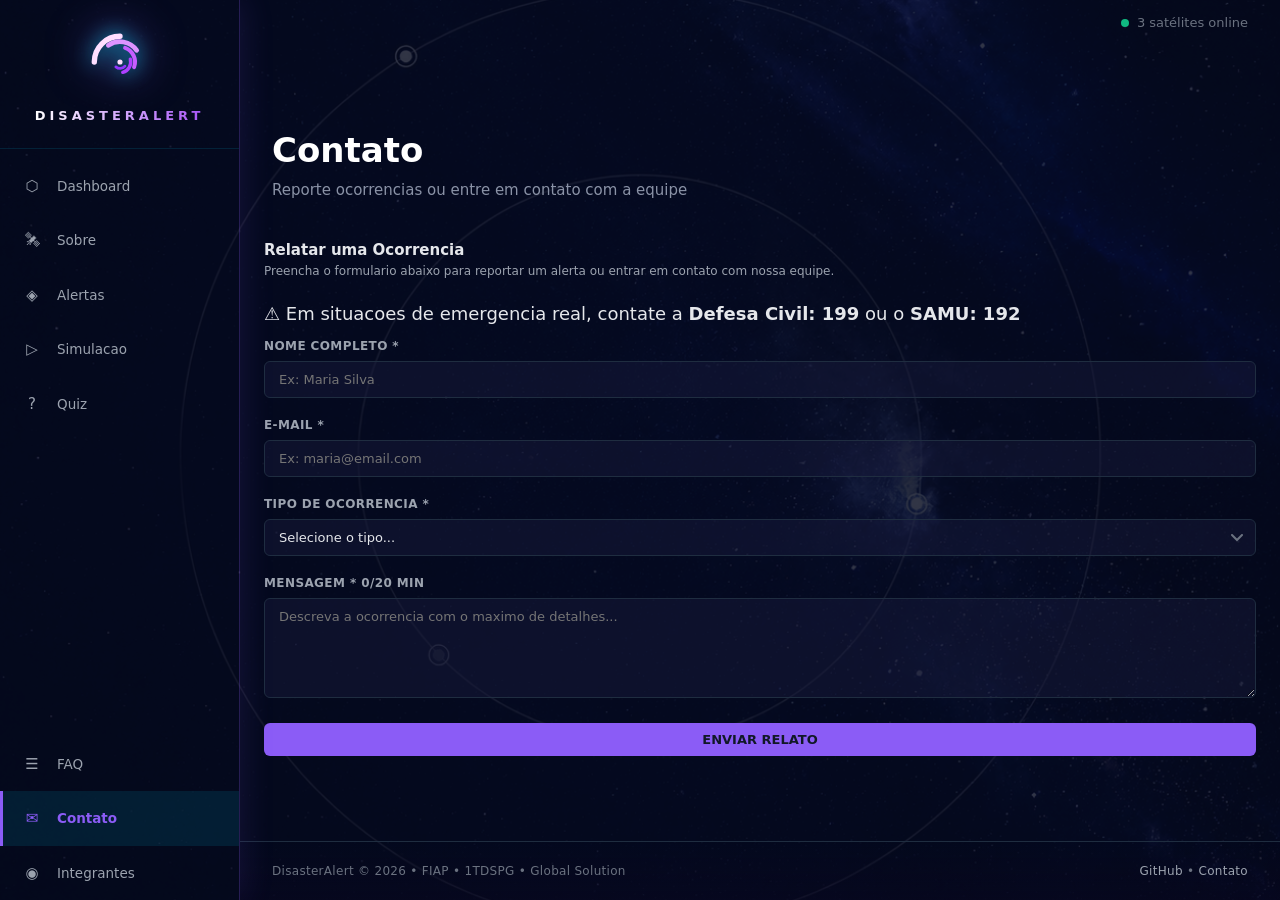
==== disaster-alert/pages/contato.html @ b764fe2a "feat: corrigindo e atualizando as pastas" ====
<!DOCTYPE html>
<html lang="pt-BR">
<head>
  <meta charset="UTF-8">
  <meta name="viewport" content="width=device-width, initial-scale=1.0">
  <link rel="shortcut icon" href="../assets/img/disasteralert-icon.svg" type="image/x-icon">
  <title>DisasterAlert — Contato</title>
  <link rel="stylesheet" href="../css/main.css">
</head>
<body>

  <aside class="sidebar" id="sidebar">
   <div class="sidebar__logo">
  <div class="sidebar__logo-icon">
    <img src="../assets/img/disasteralert-icon.svg" alt="DisasterAlert">
  </div>
  <div class="sidebar__logo-text">
    <span class="logo-name">Disaster<strong>Alert</strong></span>
  </div>
</div>
    <nav class="sidebar__nav">
      <a href="../index.html"     class="nav-item"><span class="nav-icon">⬡</span> Dashboard</a>
      <a href="sobre.html"       class="nav-item"><span class="nav-icon">🛰</span> Sobre</a>
      <a href="dashboard.html"   class="nav-item"><span class="nav-icon">◈</span> Alertas</a>
      <a href="simulacao.html"   class="nav-item"><span class="nav-icon">▷</span> Simulacao</a>
      <a href="quiz.html"        class="nav-item"><span class="nav-icon">?</span> Quiz</a>
    </nav>
    <nav class="sidebar__nav-bottom">
      <a href="faq.html"         class="nav-item"><span class="nav-icon">☰</span> FAQ</a>
      <a href="contato.html"     class="nav-item active"><span class="nav-icon">✉</span> Contato</a>
      <a href="integrantes.html" class="nav-item"><span class="nav-icon">◉</span> Integrantes</a>
    </nav>
  </aside>

  <div class="sidebar-overlay" id="sidebarOverlay"></div>
  <button class="hamburger" id="hamburger" aria-label="Menu">
    <span></span><span></span><span></span>
  </button>

  <div class="main-wrapper">

        <div class="topbar__utility-bar">
      <div class="topbar__utility-right">
        <div class="topbar__status">
          <span class="dot-online"></span> 3 satélites online
        </div>
      </div>
    </div>
    <header class="topbar">
      <div class="topbar__title">
        <h1>Contato</h1>
        <p>Reporte ocorrencias ou entre em contato com a equipe</p>
      </div>
    </header>

    <main class="content">

      <div class="contato-wrapper">

        <div class="section-header">
          <h2>Relatar uma Ocorrencia</h2>
          <p>Preencha o formulario abaixo para reportar um alerta ou entrar em contato com nossa equipe.</p>
        </div>

        <div class="contato-aviso">
          ⚠ Em situacoes de emergencia real, contate a
          <strong>Defesa Civil: 199</strong> ou o <strong>SAMU: 192</strong>
        </div>

        <form id="formContato" novalidate>

          <div class="form-group">
            <label class="form-label" for="nome">Nome Completo *</label>
            <input class="form-control" type="text" id="nome" name="nome"
                   placeholder="Ex: Maria Silva" autocomplete="name">
          </div>

          <div class="form-group">
            <label class="form-label" for="email">E-mail *</label>
            <input class="form-control" type="email" id="email" name="email"
                   placeholder="Ex: maria@email.com" autocomplete="email">
          </div>

          <div class="form-group">
            <label class="form-label" for="tipo">Tipo de Ocorrencia *</label>
            <select class="form-control" id="tipo" name="tipo">
              <option value="">Selecione o tipo...</option>
              <option value="enchente">Enchente</option>
              <option value="queimada">Queimada</option>
              <option value="deslizamento">Deslizamento</option>
              <option value="tempestade">Tempestade</option>
              <option value="erro">Relatar alerta incorreto</option>
              <option value="outro">Outro / Sugestao</option>
            </select>
          </div>

          <div class="form-group">
            <label class="form-label" for="mensagem">
              Mensagem *
              <span class="form-label__contador">
                <span id="msg-count">0</span>/20 min
              </span>
            </label>
            <textarea class="form-control" id="mensagem" name="mensagem" rows="5"
                      placeholder="Descreva a ocorrencia com o maximo de detalhes..."></textarea>
          </div>

          <button type="submit" class="btn btn--primary btn--full">
            ENVIAR RELATO
          </button>

        </form>

      </div>

    </main>
   <footer class="site-footer">
      <p>DisasterAlert &copy; 2026 &bull; FIAP &bull; 1TDSPG &bull; Global Solution</p>
      <p>
        <a href="https://github.com/RafaelSantos56/Gs_Semestre1" target="_blank">GitHub</a>
        &bull;
        <a href="./pages/contato.html">Contato</a>
      </p>
    </footer>

  </div>

  <!-- MODAL MODO CAOS -->
  <div class="modal-overlay" id="modal-caos" role="dialog" aria-modal="true">
    <div class="modal modal--critico modal--sm">
      <div class="modal__header">
        <h2 class="modal__title modal__title--danger">⚠ Ativar Modo Caos?</h2>
        <button class="modal__close" aria-label="Fechar">&times;</button>
      </div>
      <div class="modal__body">
        <ul class="modal-caos__lista">
          <li>Sirene sonora automatica</li>
          <li>Animacao de fundo vermelho</li>
        </ul>
        <p class="modal-caos__aviso">Tem certeza que deseja continuar?</p>
      </div>
      <div class="modal__footer">
        <button class="btn btn--secondary" onclick="fecharModal('modal-caos')">Cancelar</button>
        <button class="btn btn--danger" id="btnConfirmarCaos">ATIVAR</button>
      </div>
    </div>
  </div>

  <script src="../js/modal.js"></script>
  <script src="../js/main.js"></script>
  <script src="../js/formulario.js"></script>

</body>
</html>
---- disaster-alert/css/main.css ----
@import url("variaveis.css");
@import url("reset.css");
@import url("layout.css");

@import url("componentes/cards.css");
@import url("componentes/badges.css");
@import url("componentes/map.css");
@import url("componentes/table.css");
@import url("componentes/form.css");
@import url("componentes/faq.css");
@import url("componentes/team.css");
@import url("componentes/pipeline.css");
@import url("componentes/quiz.css");
@import url("componentes/simulacao.css");
@import url("componentes/chat.css");
@import url("componentes/animacoes.css");
@import url("componentes/satelites.css");
@import url("componentes/modal-simulacao.css");
@import url("componentes/intro.css");

@import url("modal.css");
@import url("responsive.css");
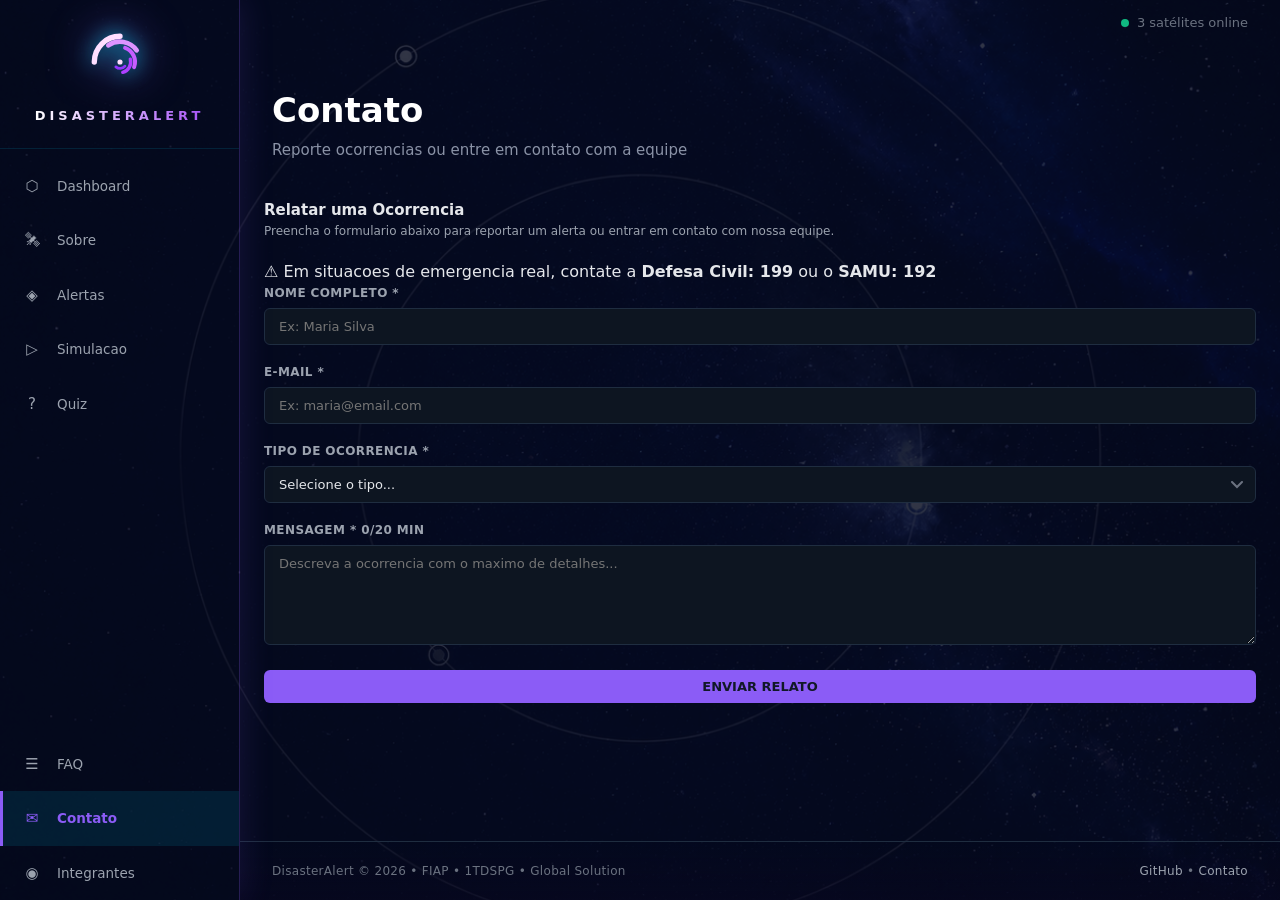
==== commit 290a5a59: "feat: Ajustando semanticamente os codigos." ====
--- a/disaster-alert/pages/contato.html
+++ b/disaster-alert/pages/contato.html
@@ -1,33 +1,38 @@
 <!DOCTYPE html>
 <html lang="pt-BR">
+
 <head>
   <meta charset="UTF-8">
   <meta name="viewport" content="width=device-width, initial-scale=1.0">
-  <link rel="shortcut icon" href="../assets/img/disasteralert-icon.svg" type="image/x-icon">
+  <link rel="shortcut icon" href="../assets/img/disasteralert-icon.svg" type="image/svg+xml">
   <title>DisasterAlert — Contato</title>
   <link rel="stylesheet" href="../css/main.css">
+  <script src="../js/modal.js" defer></script>
+  <script src="../js/main.js" defer></script>
+  <script src="../js/formulario.js" defer></script>
 </head>
+
 <body>
 
   <aside class="sidebar" id="sidebar">
-   <div class="sidebar__logo">
-  <div class="sidebar__logo-icon">
-    <img src="../assets/img/disasteralert-icon.svg" alt="DisasterAlert">
-  </div>
-  <div class="sidebar__logo-text">
-    <span class="logo-name">Disaster<strong>Alert</strong></span>
-  </div>
-</div>
+    <div class="sidebar__logo">
+      <div class="sidebar__logo-icon">
+        <img src="../assets/img/disasteralert-icon.svg" alt="DisasterAlert">
+      </div>
+      <div class="sidebar__logo-text">
+        <span class="logo-name">Disaster<strong>Alert</strong></span>
+      </div>
+    </div>
     <nav class="sidebar__nav">
-      <a href="../index.html"     class="nav-item"><span class="nav-icon">⬡</span> Dashboard</a>
-      <a href="sobre.html"       class="nav-item"><span class="nav-icon">🛰</span> Sobre</a>
-      <a href="dashboard.html"   class="nav-item"><span class="nav-icon">◈</span> Alertas</a>
-      <a href="simulacao.html"   class="nav-item"><span class="nav-icon">▷</span> Simulacao</a>
-      <a href="quiz.html"        class="nav-item"><span class="nav-icon">?</span> Quiz</a>
+      <a href="../index.html" class="nav-item"><span class="nav-icon">⬡</span> Dashboard</a>
+      <a href="sobre.html" class="nav-item"><span class="nav-icon">🛰</span> Sobre</a>
+      <a href="dashboard.html" class="nav-item"><span class="nav-icon">◈</span> Alertas</a>
+      <a href="simulacao.html" class="nav-item"><span class="nav-icon">▷</span> Simulacao</a>
+      <a href="quiz.html" class="nav-item"><span class="nav-icon">?</span> Quiz</a>
     </nav>
     <nav class="sidebar__nav-bottom">
-      <a href="faq.html"         class="nav-item"><span class="nav-icon">☰</span> FAQ</a>
-      <a href="contato.html"     class="nav-item active"><span class="nav-icon">✉</span> Contato</a>
+      <a href="faq.html" class="nav-item"><span class="nav-icon">☰</span> FAQ</a>
+      <a href="contato.html" class="nav-item active"><span class="nav-icon">✉</span> Contato</a>
       <a href="integrantes.html" class="nav-item"><span class="nav-icon">◉</span> Integrantes</a>
     </nav>
   </aside>
@@ -39,7 +44,7 @@
 
   <div class="main-wrapper">
 
-        <div class="topbar__utility-bar">
+    <div class="topbar__utility-bar">
       <div class="topbar__utility-right">
         <div class="topbar__status">
           <span class="dot-online"></span> 3 satélites online
@@ -71,14 +76,14 @@
 
           <div class="form-group">
             <label class="form-label" for="nome">Nome Completo *</label>
-            <input class="form-control" type="text" id="nome" name="nome"
-                   placeholder="Ex: Maria Silva" autocomplete="name">
+            <input class="form-control" type="text" id="nome" name="nome" placeholder="Ex: Maria Silva"
+              autocomplete="name">
           </div>
 
           <div class="form-group">
             <label class="form-label" for="email">E-mail *</label>
-            <input class="form-control" type="email" id="email" name="email"
-                   placeholder="Ex: maria@email.com" autocomplete="email">
+            <input class="form-control" type="email" id="email" name="email" placeholder="Ex: maria@email.com"
+              autocomplete="email">
           </div>
 
           <div class="form-group">
@@ -102,7 +107,7 @@
               </span>
             </label>
             <textarea class="form-control" id="mensagem" name="mensagem" rows="5"
-                      placeholder="Descreva a ocorrencia com o maximo de detalhes..."></textarea>
+              placeholder="Descreva a ocorrencia com o maximo de detalhes..."></textarea>
           </div>
 
           <button type="submit" class="btn btn--primary btn--full">
@@ -114,12 +119,12 @@
       </div>
 
     </main>
-   <footer class="site-footer">
+    <footer class="site-footer">
       <p>DisasterAlert &copy; 2026 &bull; FIAP &bull; 1TDSPG &bull; Global Solution</p>
       <p>
         <a href="https://github.com/RafaelSantos56/Gs_Semestre1" target="_blank">GitHub</a>
         &bull;
-        <a href="./pages/contato.html">Contato</a>
+        <a href="./contato.html">Contato</a>
       </p>
     </footer>
 
@@ -146,9 +151,6 @@
     </div>
   </div>
 
-  <script src="../js/modal.js"></script>
-  <script src="../js/main.js"></script>
-  <script src="../js/formulario.js"></script>
+</body>
 
-</body>
-</html>
+</html>
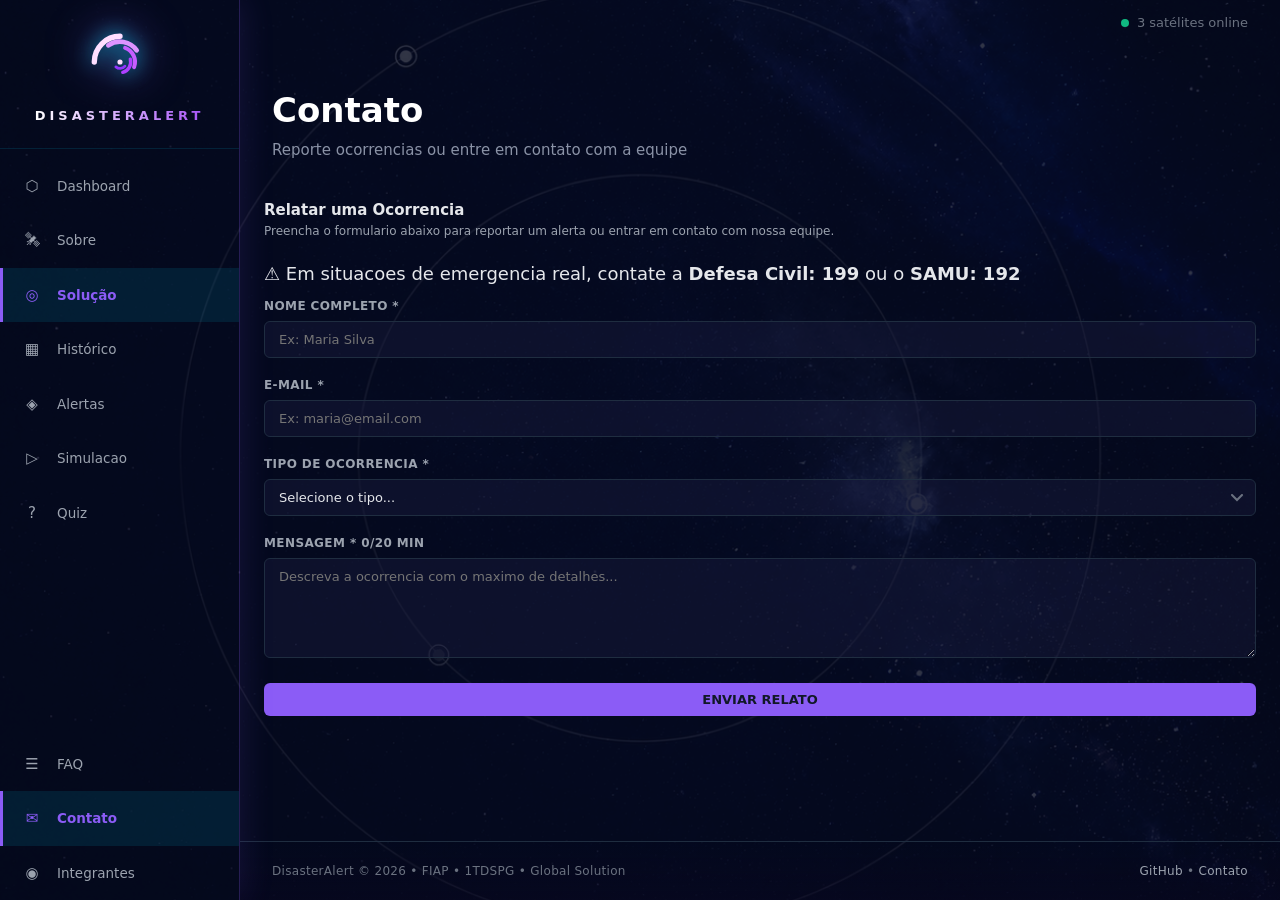
==== commit d5103c27: "feat: linkando paginas criadas no codigo" ====
--- a/disaster-alert/pages/contato.html
+++ b/disaster-alert/pages/contato.html
@@ -26,6 +26,8 @@
     <nav class="sidebar__nav">
       <a href="../index.html" class="nav-item"><span class="nav-icon">⬡</span> Dashboard</a>
       <a href="sobre.html" class="nav-item"><span class="nav-icon">🛰</span> Sobre</a>
+      <a href="solucao.html" class="nav-item active"><span class="nav-icon">◎</span> Solução</a>
+      <a href="timeline.html" class="nav-item"><span class="nav-icon">▦</span> Histórico</a>
       <a href="dashboard.html" class="nav-item"><span class="nav-icon">◈</span> Alertas</a>
       <a href="simulacao.html" class="nav-item"><span class="nav-icon">▷</span> Simulacao</a>
       <a href="quiz.html" class="nav-item"><span class="nav-icon">?</span> Quiz</a>
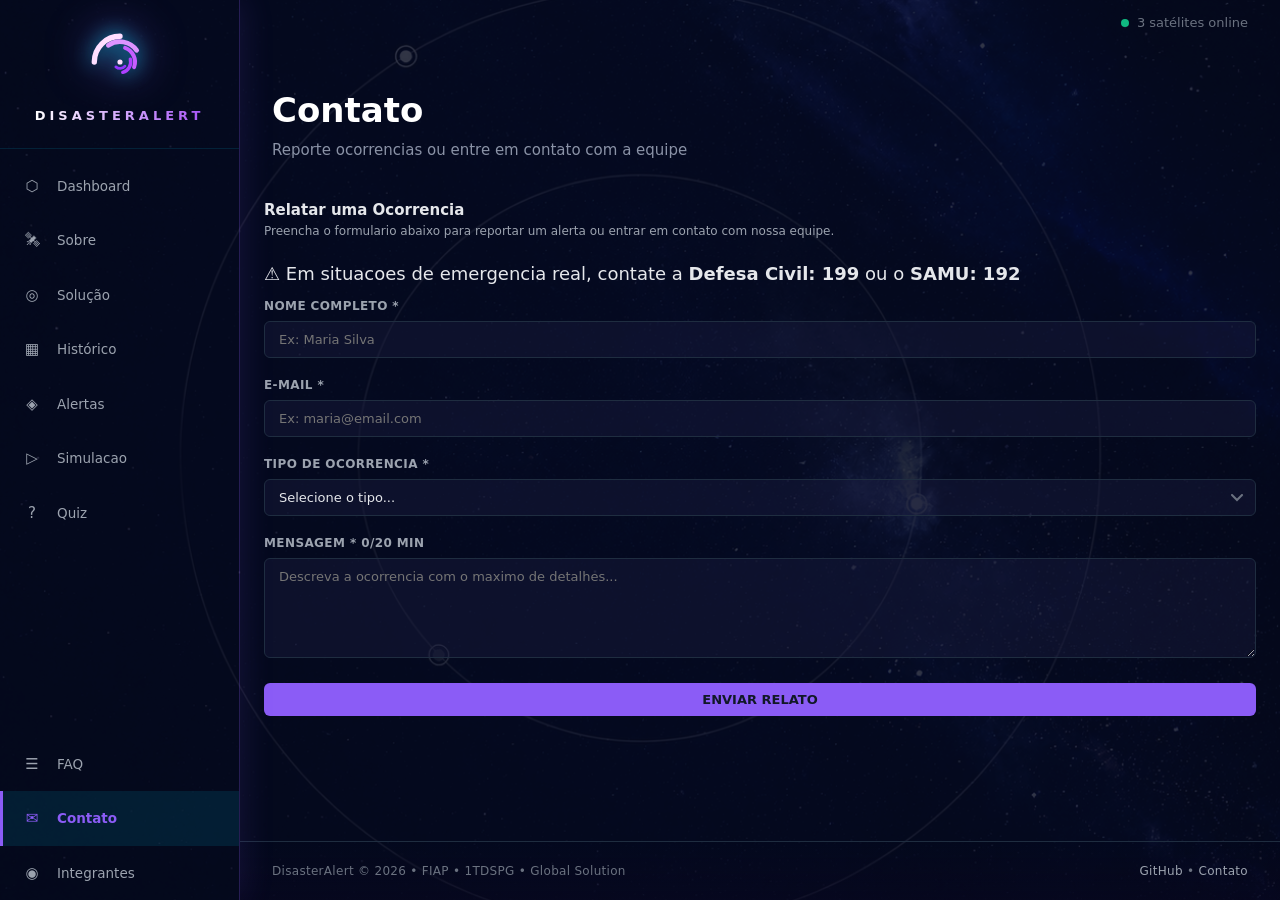
==== commit 881f24b9: "Feat: correção e melhorias nas novas telas" ====
--- a/disaster-alert/pages/contato.html
+++ b/disaster-alert/pages/contato.html
@@ -26,7 +26,7 @@
     <nav class="sidebar__nav">
       <a href="../index.html" class="nav-item"><span class="nav-icon">⬡</span> Dashboard</a>
       <a href="sobre.html" class="nav-item"><span class="nav-icon">🛰</span> Sobre</a>
-      <a href="solucao.html" class="nav-item active"><span class="nav-icon">◎</span> Solução</a>
+      <a href="solucao.html" class="nav-item"><span class="nav-icon">◎</span> Solução</a>
       <a href="timeline.html" class="nav-item"><span class="nav-icon">▦</span> Histórico</a>
       <a href="dashboard.html" class="nav-item"><span class="nav-icon">◈</span> Alertas</a>
       <a href="simulacao.html" class="nav-item"><span class="nav-icon">▷</span> Simulacao</a>
--- a/disaster-alert/css/main.css
+++ b/disaster-alert/css/main.css
@@ -17,6 +17,9 @@
 @import url("componentes/satelites.css");
 @import url("componentes/modal-simulacao.css");
 @import url("componentes/intro.css");
+@import url("componentes/solucao.css");
+@import url("componentes/timeline.css");
+
 
 @import url("modal.css");
 @import url("responsive.css");
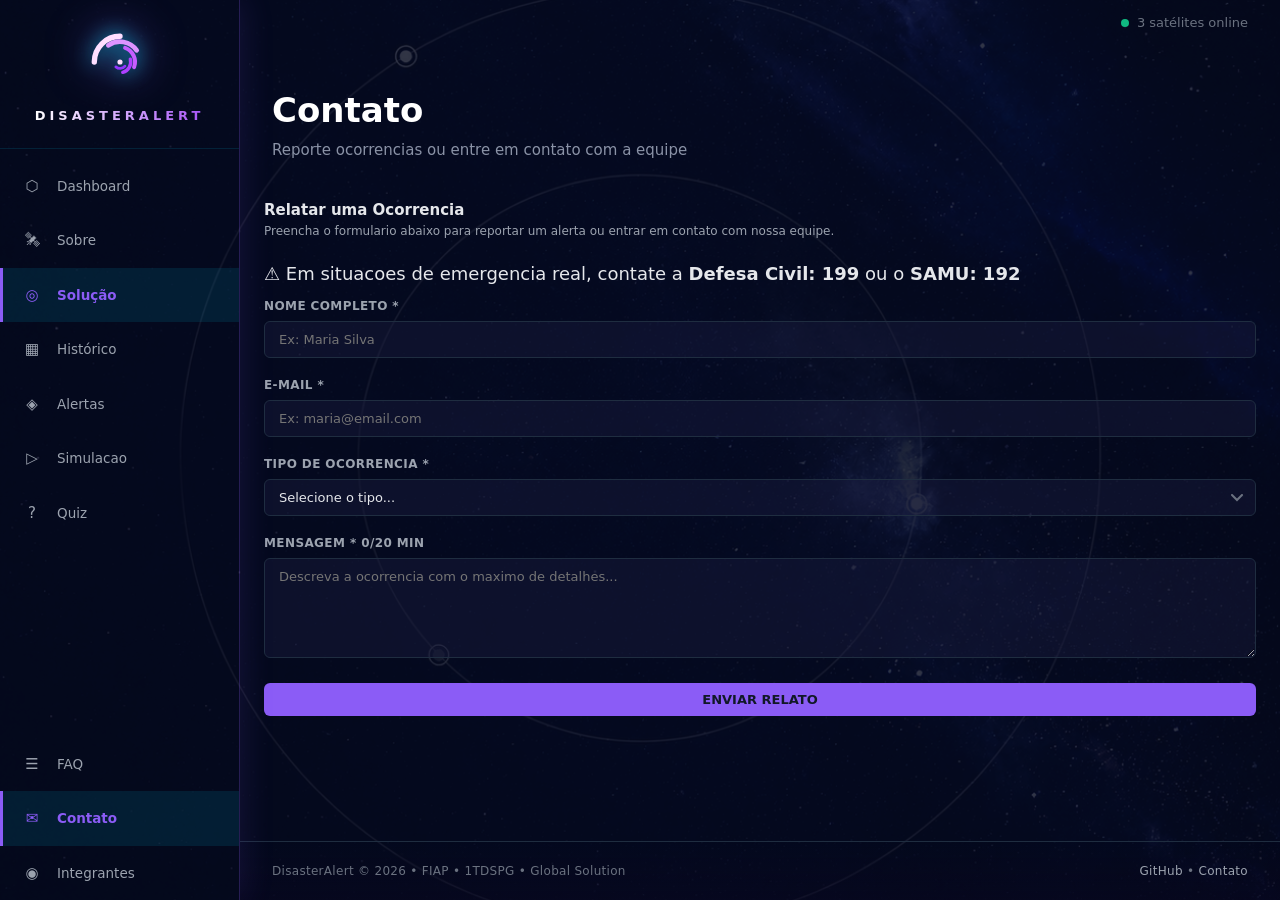
==== commit 6f327e27: "Merge pull request #24 from RafaelSantos56/igorodriguesd Update project structure, styles, and docum" ====
--- a/disaster-alert/pages/contato.html
+++ b/disaster-alert/pages/contato.html
@@ -26,7 +26,7 @@
     <nav class="sidebar__nav">
       <a href="../index.html" class="nav-item"><span class="nav-icon">⬡</span> Dashboard</a>
       <a href="sobre.html" class="nav-item"><span class="nav-icon">🛰</span> Sobre</a>
-      <a href="solucao.html" class="nav-item"><span class="nav-icon">◎</span> Solução</a>
+      <a href="solucao.html" class="nav-item active"><span class="nav-icon">◎</span> Solução</a>
       <a href="timeline.html" class="nav-item"><span class="nav-icon">▦</span> Histórico</a>
       <a href="dashboard.html" class="nav-item"><span class="nav-icon">◈</span> Alertas</a>
       <a href="simulacao.html" class="nav-item"><span class="nav-icon">▷</span> Simulacao</a>
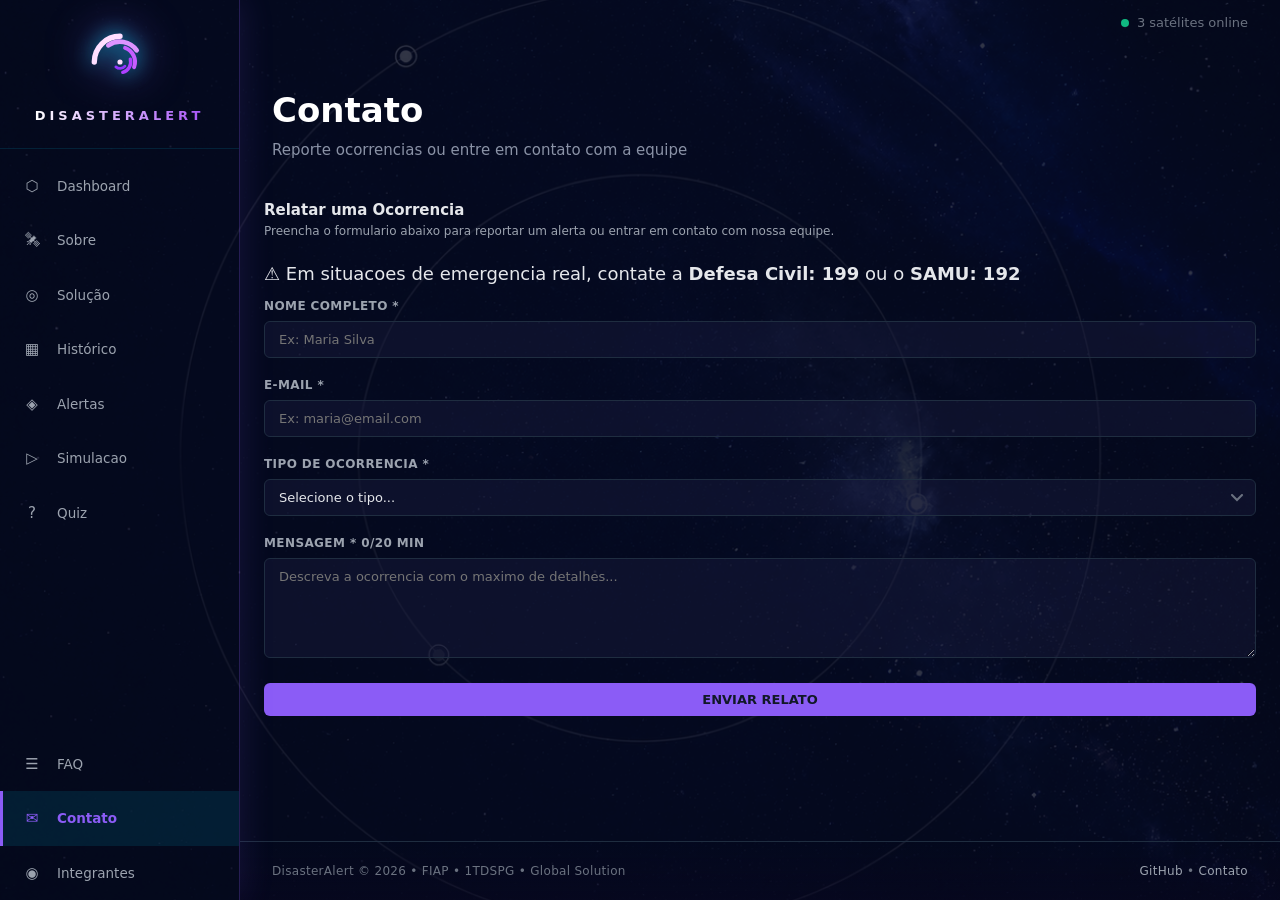
==== commit 2f97023d: "Merge branch 'igorodriguesd' of https://github.com/RafaelSantos56/Gs_Semestre1 into igorodriguesd" ====
--- a/disaster-alert/pages/contato.html
+++ b/disaster-alert/pages/contato.html
@@ -26,7 +26,7 @@
     <nav class="sidebar__nav">
       <a href="../index.html" class="nav-item"><span class="nav-icon">⬡</span> Dashboard</a>
       <a href="sobre.html" class="nav-item"><span class="nav-icon">🛰</span> Sobre</a>
-      <a href="solucao.html" class="nav-item active"><span class="nav-icon">◎</span> Solução</a>
+      <a href="solucao.html" class="nav-item"><span class="nav-icon">◎</span> Solução</a>
       <a href="timeline.html" class="nav-item"><span class="nav-icon">▦</span> Histórico</a>
       <a href="dashboard.html" class="nav-item"><span class="nav-icon">◈</span> Alertas</a>
       <a href="simulacao.html" class="nav-item"><span class="nav-icon">▷</span> Simulacao</a>
